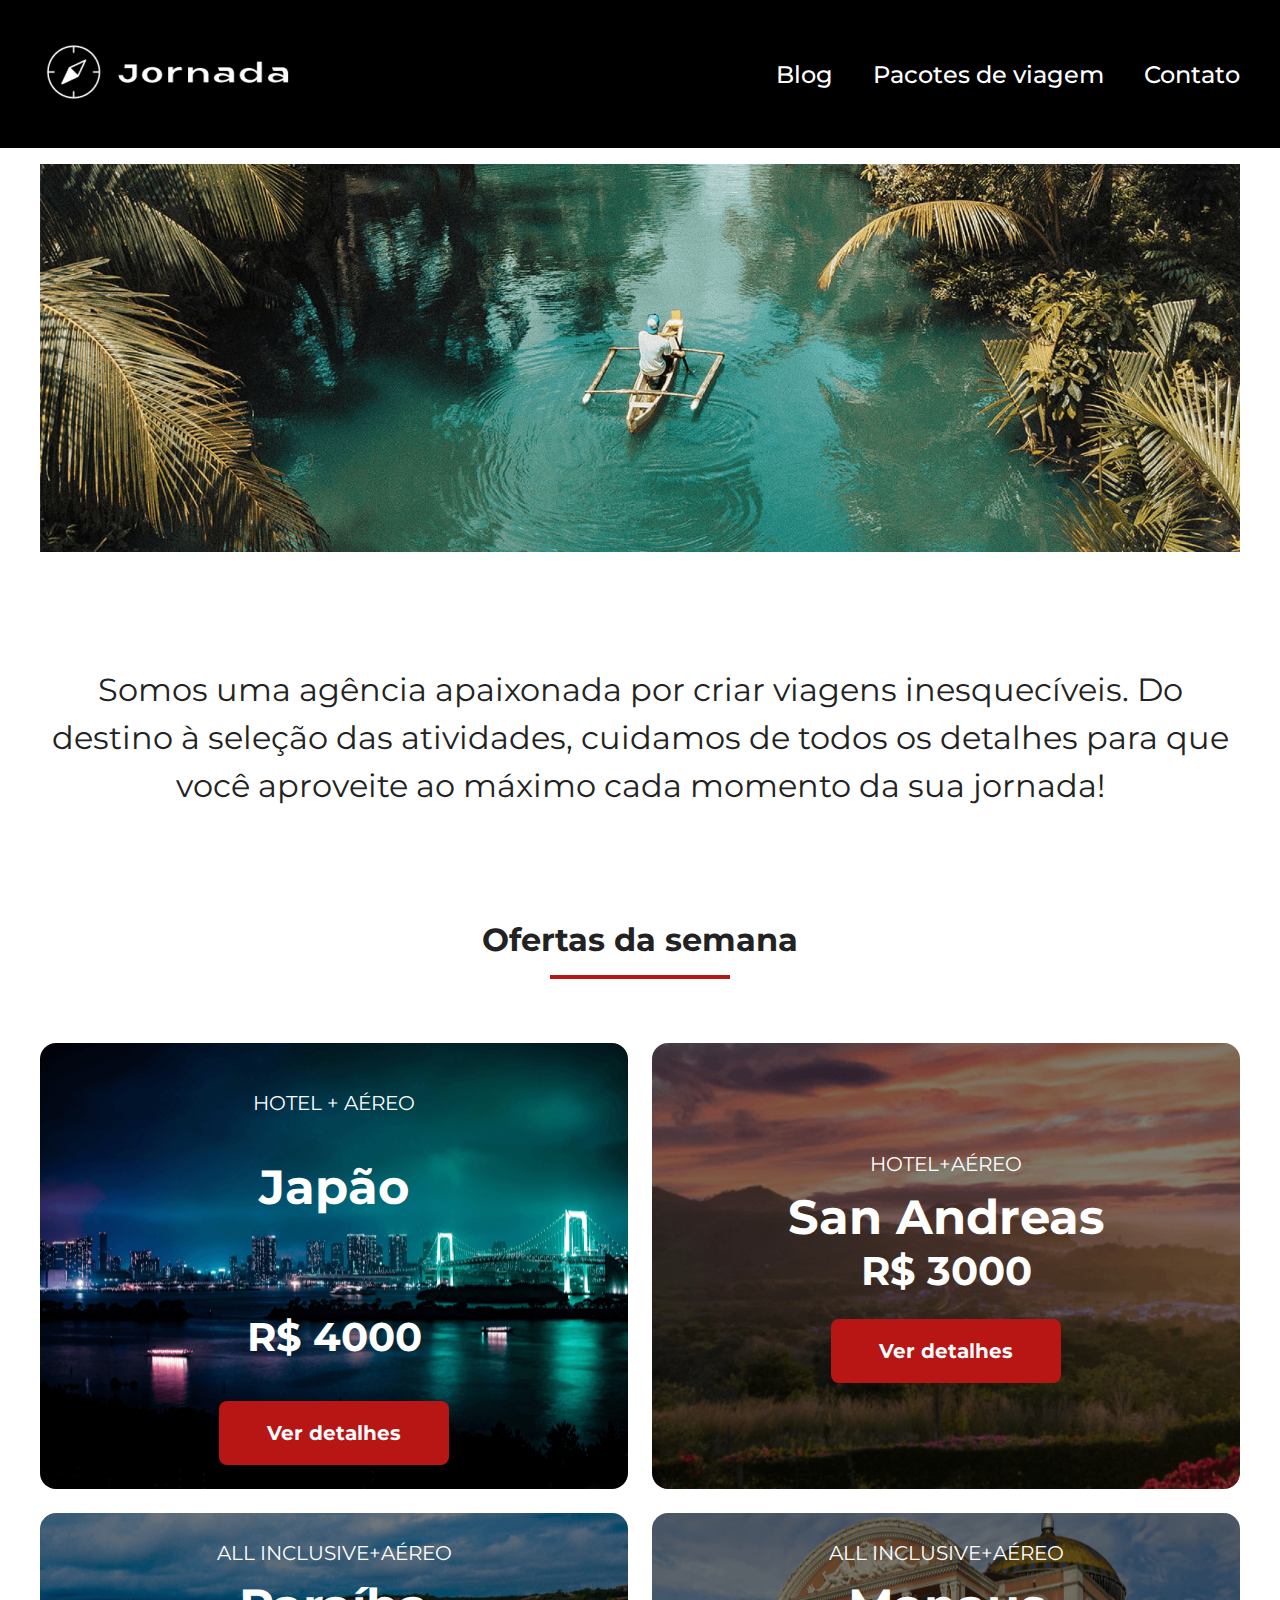
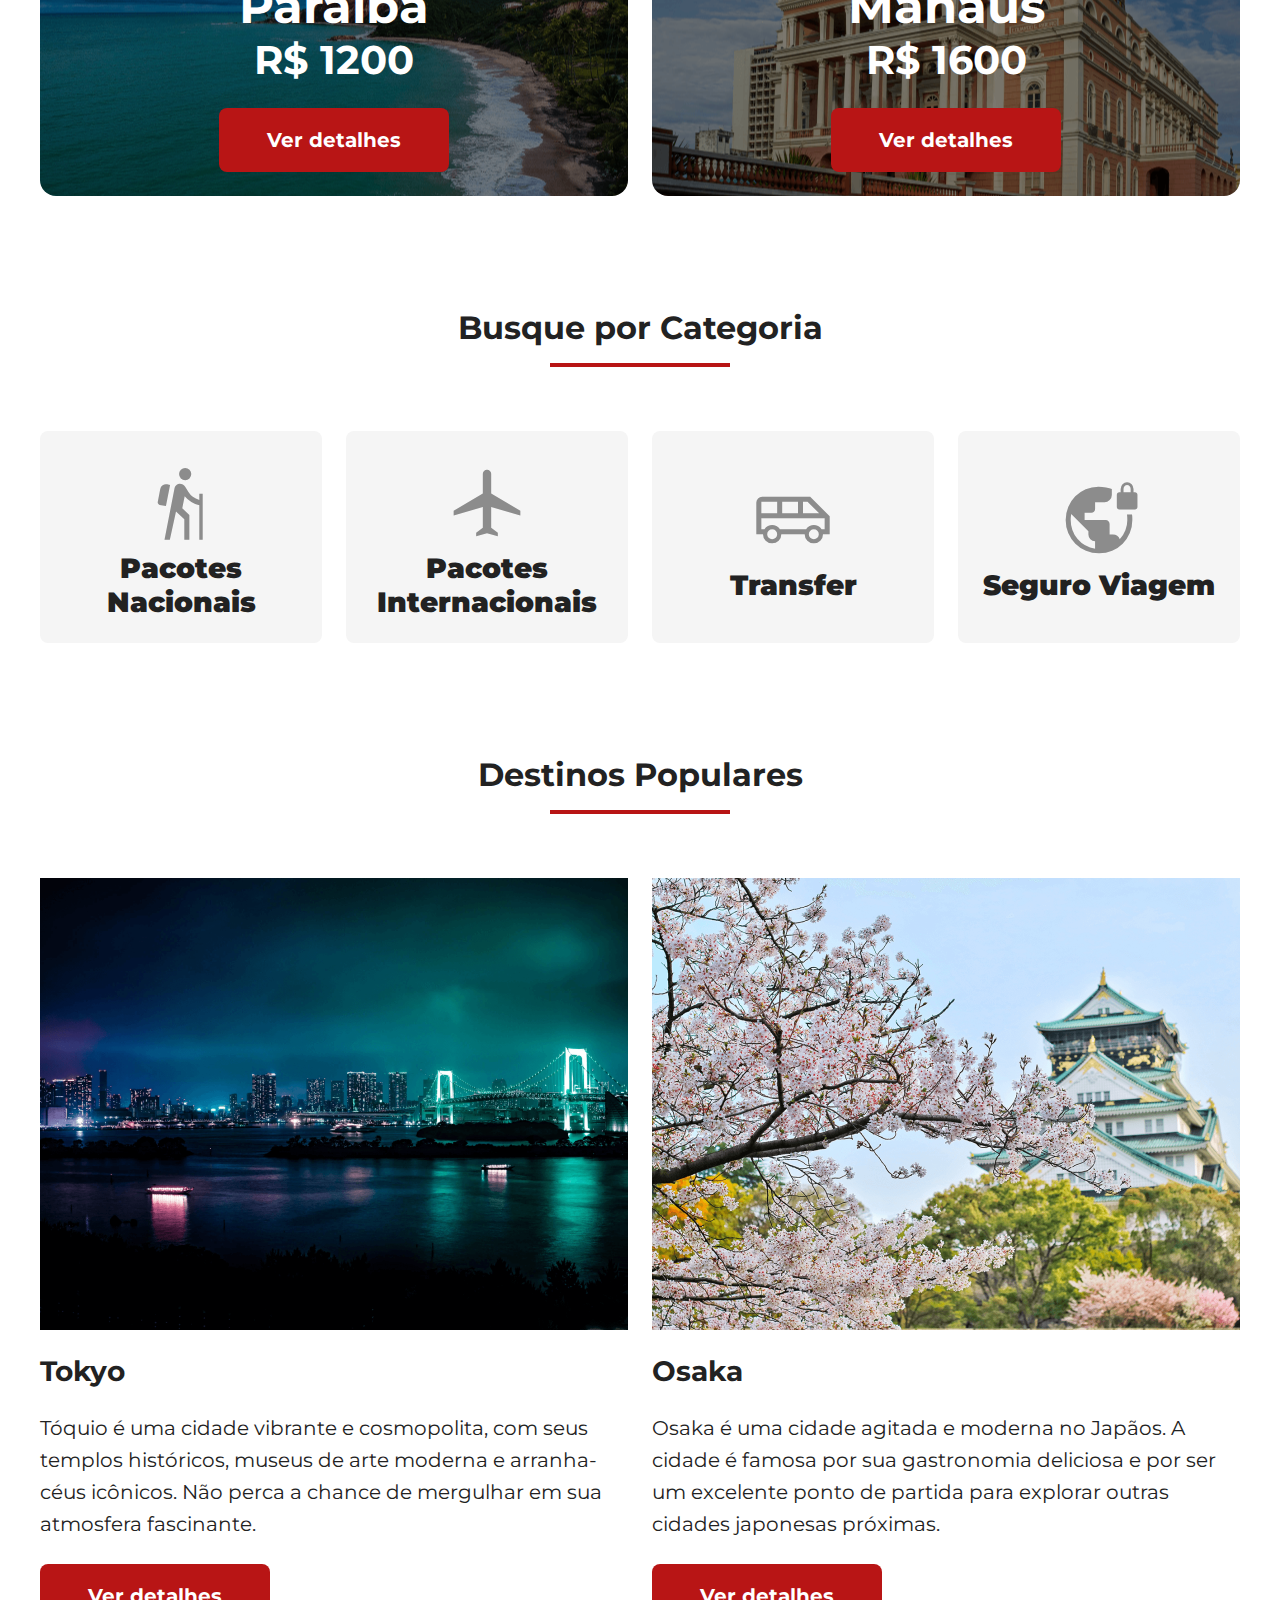
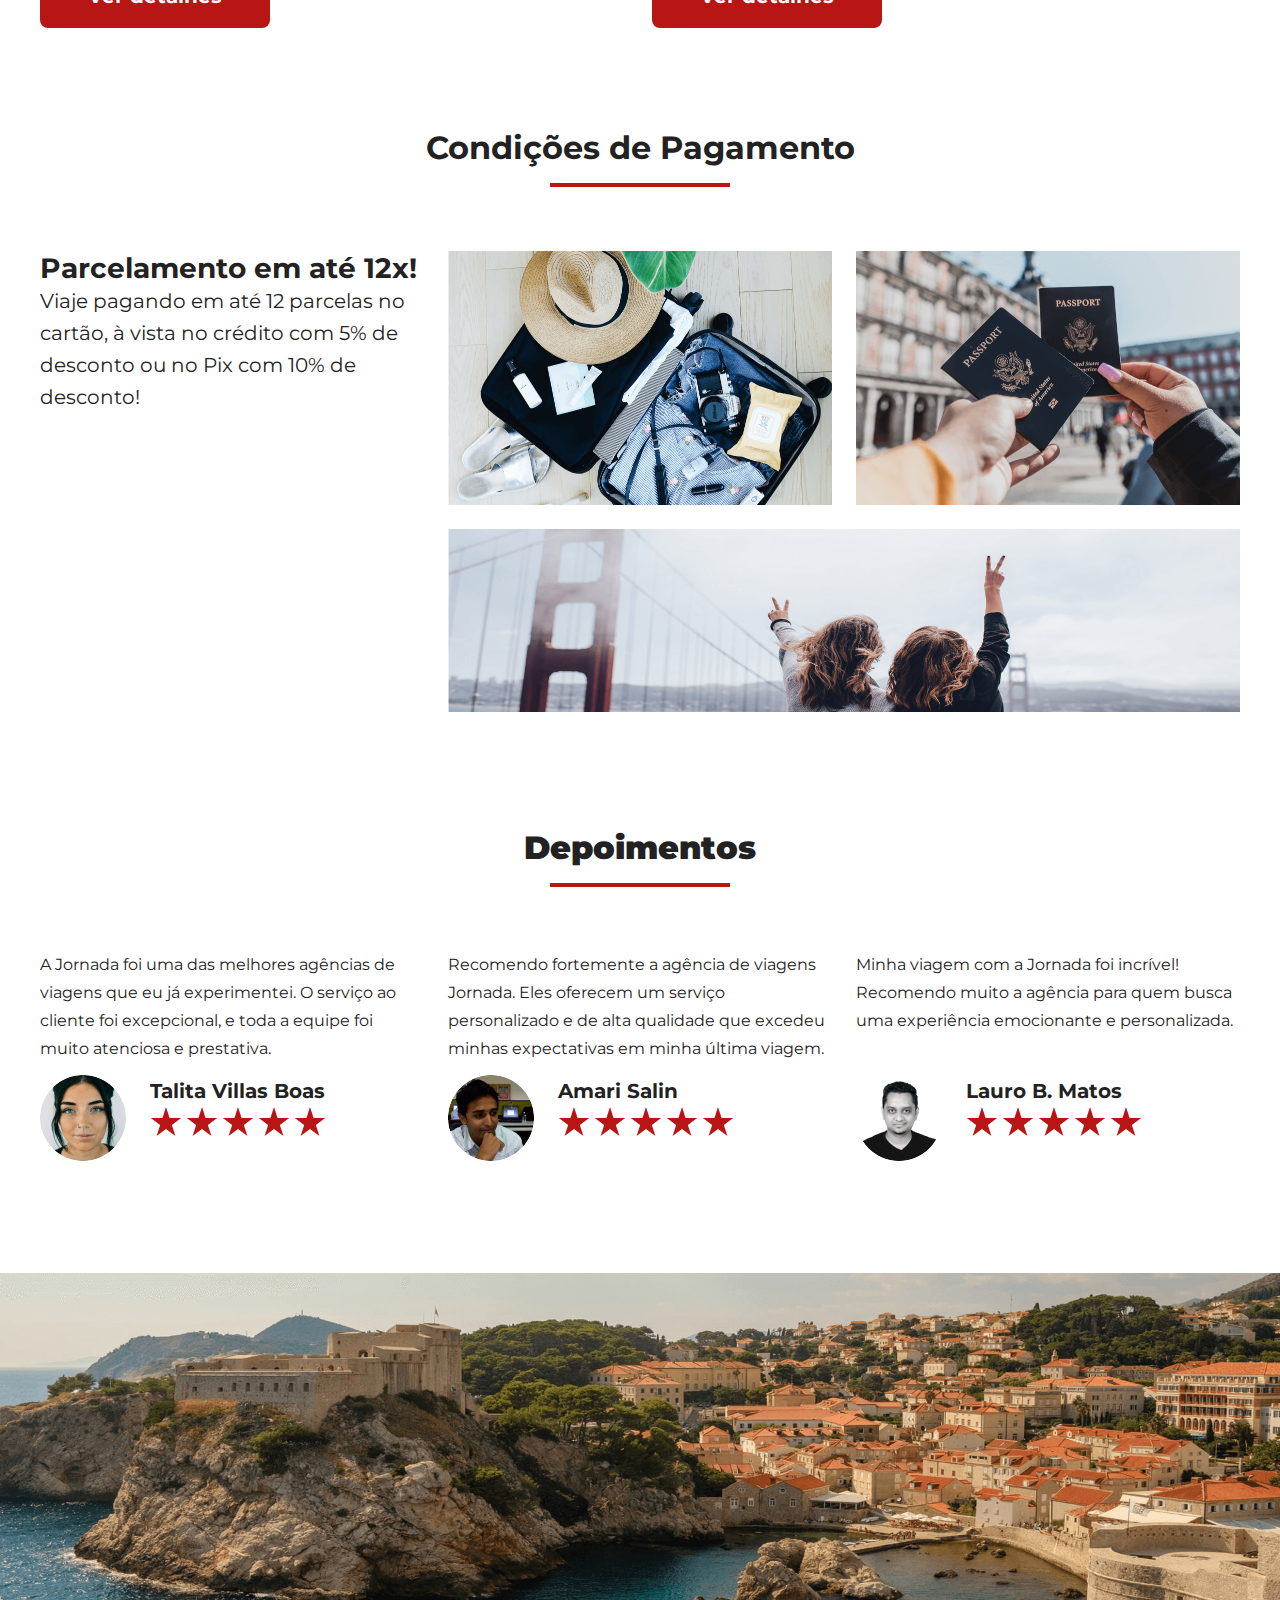
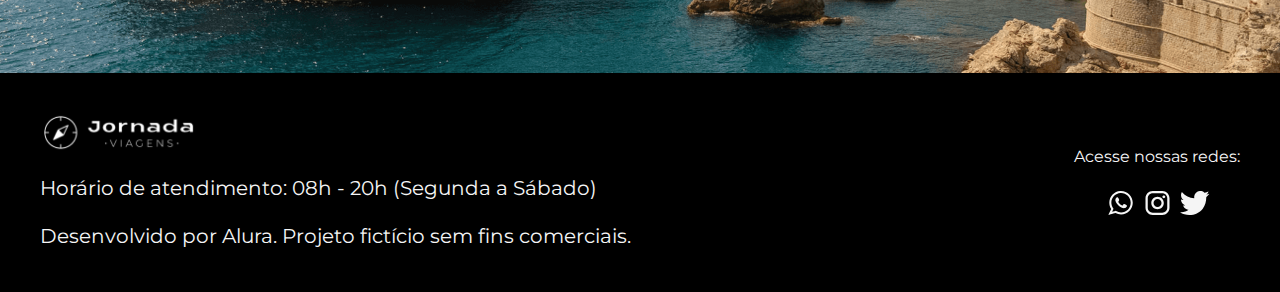
==== index.html @ 67878d43 "primeiro commit" ====
<!DOCTYPE html>
<html lang="pt-br">
  <head>
    <meta charset="UTF-8" />
    <meta name="viewport" content="width=device-width, initial-scale=1.0" />
    <title>Jornada</title>
    <link rel="stylesheet" href="./global.css" />
    <link rel="stylesheet" href="./index.css" />
    <link rel="preconnect" href="https://fonts.googleapis.com" />
    <link rel="preconnect" href="https://fonts.gstatic.com" crossorigin />
    <link
      href="https://fonts.googleapis.com/css2?family=Montserrat:ital,wght@0,100;0,200;0,300;0,400;0,500;0,600;0,700;0,800;0,900;1,100;1,200;1,300;1,400;1,500;1,600;1,700;1,800;1,900&family=Prata&family=Unbounded:wght@200;300;400;500;600;700;800;900&display=swap"
      rel="stylesheet"
    />
    <link
      rel="stylesheet"
      href="https://fonts.googleapis.com/css2?family=Material+Symbols+Outlined:opsz,wght,FILL,GRAD@48,400,0,0"
    />
  </head>

  <body>
    <div class="cabecalho__container">
      <div class="cabecalho">
        <a href="" class="cabecalho__logo">
          <img
            class="cabecalho__logo--icone"
            alt="Logo da Jornada"
            src="./img/logoprovisriabranca-1@2x.png"
          />
        </a>
        <div class="cabecalho__navegacao">
          <a class="cabecalho__navegacao--item" href="/blog.html">Blog</a>
          <a class="cabecalho__navegacao--item" href="/pacotes.html"
            >Pacotes de viagem</a
          >
          <a class="cabecalho__navegacao--item" href="contato.html">Contato</a>
        </div>
      </div>
    </div>

    <section class="banner">
      <div class="banner__wrapper">
        <figure class="banner__figure">
          <img
            class="banner__img"
            src="./img/maldivas2x.png"
            alt="Paisagem deslumbrante das Maldivas com águas cristalinas e praias de areia branca."
            loading="lazy"
            srcset="./img/maldivas2x.png 1x, ./img/maldivas2x.png 2x"
            sizes="(max-width: 600px) 100vw, 50vw"
          />
          <figcaption class="banner__descricao">
            <p>
              Somos uma agência apaixonada por criar viagens inesquecíveis. Do
              destino à seleção das atividades, cuidamos de todos os detalhes
              para que você aproveite ao máximo cada momento da sua jornada!
            </p>
          </figcaption>
        </figure>
      </div>
    </section>
    <div class="container">
      <section class="ofertas">
        <div class="ofertas__titulo">
          <div class="ofertas__titulo--texto">Ofertas da semana</div>
          <div class="ofertas__titulo--sublinhado"></div>
        </div>
        <div class="ofertas__cards">
          <div class="ofertas__cards--grupo">
            <section
              class="ofertas__cards--item ofertas__cards--japao"
              aria-labelledby="oferta-japao"
            >
              <header class="ofertas__card--conteudo">
                <div class="ofertas__card--destino">
                  <p class="ofertas__card--destino-tipo">HOTEL + AÉREO</p>
                  <h2 id="oferta-japao" class="ofertas__card--destino-nome">
                    Japão
                  </h2>
                </div>
              </header>

              <article class="ofertas__card">
                <div class="ofertas__card--preco">
                  <p>R$ 4000</p>
                </div>
                <div class="ofertas__card--botao">
                  <a
                    href="#"
                    class="ofertas__card--botao-texto"
                    aria-label="Ver detalhes da oferta para o Japão"
                  >
                    Ver detalhes
                  </a>
                </div>
              </article>
            </section>
            <div class="ofertas__cards--item ofertas__cards--san-andreas">
              <div class="ofertas__card">
                <div class="ofertas__card--conteudo">
                  <div class="ofertas__card--destino">
                    <div class="ofertas__card--destino-tipo">HOTEL+AÉREO</div>
                    <b class="ofertas__card--destino-nome">San Andreas</b>
                  </div>
                  <div class="ofertas__card--preco">R$ 3000</div>
                  <div class="ofertas__card--botao">
                    <span class="ofertas__card--botao-texto">Ver detalhes</span>
                  </div>
                </div>
              </div>
            </div>
            <div class="ofertas__cards--item ofertas__cards--paraiba">
              <div class="ofertas__card">
                <div class="ofertas__card--conteudo">
                  <div class="ofertas__card--destino">
                    <div class="ofertas__card--destino-tipo">
                      ALL INCLUSIVE+AÉREO
                    </div>
                    <b class="ofertas__card--destino-nome">Paraíba</b>
                  </div>
                  <div class="ofertas__card--preco">R$ 1200</div>
                  <div class="ofertas__card--botao">
                    <span class="ofertas__card--botao-texto">Ver detalhes</span>
                  </div>
                </div>
              </div>
            </div>
            <div class="ofertas__cards--item ofertas__cards--manaus">
              <div class="ofertas__card">
                <div class="ofertas__card--conteudo">
                  <div class="ofertas__card--destino">
                    <div class="ofertas__card--destino-tipo">
                      ALL INCLUSIVE+AÉREO
                    </div>
                    <b class="ofertas__card--destino-nome">Manaus</b>
                  </div>
                  <div class="ofertas__card--preco">R$ 1600</div>
                  <div class="ofertas__card--botao">
                    <span class="ofertas__card--botao-texto">Ver detalhes</span>
                  </div>
                </div>
              </div>
            </div>
          </div>
        </div>
      </section>

      <div class="busca">
        <div class="busca__titulo">
          <div class="divusca__titulo--texto">Busque por Categoria</div>
          <div class="busca__titulo--sublinhado"></div>
        </div>
        <div class="busca__categorias">
          <div class="busca__categoria">
            <div class="busca__categoria--icone">
              <span class="material-symbols-outlined"> hiking </span>
            </div>
            <b class="busca__categoria--nome">Pacotes Nacionais</b>
          </div>
          <div class="busca__categoria">
            <div class="busca__categoria--icone">
              <span class="material-symbols-outlined"> flight </span>
            </div>
            <b class="busca__categoria--nome">Pacotes Internacionais</b>
          </div>
          <div class="busca__categoria">
            <div class="busca__categoria--icone">
              <span class="material-symbols-outlined"> airport_shuttle </span>
            </div>
            <b class="busca__categoria--nome">Transfer</b>
          </div>
          <div class="busca__categoria">
            <div class="busca__categoria--icone">
              <span class="material-symbols-outlined"> vpn_lock </span>
            </div>
            <b class="busca__categoria--nome">Seguro Viagem</b>
          </div>
        </div>
      </div>

      <div class="destinos">
        <div class="destinos__titulo">
          <div class="destinos__titulo--texto">Destinos Populares</div>
          <div class="destinos__titulo--sublinhado"></div>
        </div>
        <div class="destinos__lista">
          <div class="destinos__item">
            <img
              class="destinos__item--image"
              alt=""
              src="./img/tokyo@2x.png"
            />
            <b class="destinos__item--nome">Tokyo</b>
            <div class="destinos__item--descricao">
              Tóquio é uma cidade vibrante e cosmopolita, com seus templos
              históricos, museus de arte moderna e arranha-céus icônicos. Não
              perca a chance de mergulhar em sua atmosfera fascinante.
            </div>
            <div class="destinos__item--botao-container">
              <div class="destinos__item--botao">
                <span class="destinos__item--botao-texto">Ver detalhes</span>
              </div>
            </div>
          </div>
          <div class="destinos__item">
            <img
              class="destinos__item--image"
              alt=""
              src="./img/osaka@2x.png"
            />
            <b class="destinos__item--nome">Osaka</b>
            <div class="destinos__item--descricao">
              Osaka é uma cidade agitada e moderna no Japãos. A cidade é famosa
              por sua gastronomia deliciosa e por ser um excelente ponto de
              partida para explorar outras cidades japonesas próximas.
            </div>
            <div class="destinos__item--botao-container">
              <div class="destinos__item--botao">
                <span class="destinos__item--botao-texto">Ver detalhes</span>
              </div>
            </div>
          </div>
        </div>
      </div>

      <div class="pagamento">
        <div class="pagamento__titulo">
          <div class="pagamento__titulo--texto">Condições de Pagamento</div>
          <div class="pagamento__titulo--sublinhado"></div>
        </div>
        <div class="pagamento__condicoes">
          <div class="pagamento__condicoes--descricao">
            <dov class="pagamento__condicoes--destaque"
              >Parcelamento em até 12x!</dov
            >
            <div class="pagamento__condicoes--detalhes">
              Viaje pagando em até 12 parcelas no cartão, à vista no crédito com
              5% de desconto ou no Pix com 10% de desconto!
            </div>
          </div>
          <div class="pagamento__imagens">
            <div class="pagamento__imagens--grupo">
              <div class="pagamento__imagens--imagem-container">
                <img
                  class="pagamento__imagens--imagem"
                  alt=""
                  src="./img/montagem-japo-1@2x.png"
                />
              </div>
              <div class="pagamento__imagens--imagem-container">
                <img
                  class="pagamento__imagens--imagem"
                  alt=""
                  src="./img/montagem-japo-2@2x.png"
                />
              </div>
            </div>
            <div class="pagamento__imagens--imagem-destaque">
              <img
                class="pagamento__imagens--imagem"
                alt=""
                src="./img/montagem-japo-3@2x.png"
              />
            </div>
          </div>
        </div>
      </div>

      <div class="depoimentos">
        <div class="depoimentos__titulo">
          <b class="depoimentos__titulo--texto">Depoimentos</b>
          <div class="depoimentos__titulo--sublinhado"></div>
        </div>
        <div class="depoimentos__wrapper">
          <div class="depoimentos__item">
            <div class="depoimentos__texto">
              A Jornada foi uma das melhores agências de viagens que eu já
              experimentei. O serviço ao cliente foi excepcional, e toda a
              equipe foi muito atenciosa e prestativa.
            </div>
            <div class="depoimentos__autor">
              <img
                class="depoimentos__autor--foto"
                src="./img/ellipse-1@2x.png"
              />
              <div class="depoimentos__autor--info">
                <b class="depoimentos__autor--nome">Talita Villas Boas</b>
                <div class="depoimentos__autor--avaliacao">
                  <img
                    class="depoimentos__autor--avaliacao-estrela"
                    src="./img/star-1.svg"
                  />
                  <img
                    class="depoimentos__autor--avaliacao-estrela"
                    src="./img/star-1.svg"
                  />
                  <img
                    class="depoimentos__autor--avaliacao-estrela"
                    src="./img/star-1.svg"
                  />
                  <img
                    class="depoimentos__autor--avaliacao-estrela"
                    src="./img/star-1.svg"
                  />
                  <img
                    class="depoimentos__autor--avaliacao-estrela"
                    src="./img/star-1.svg"
                  />
                </div>
              </div>
            </div>
          </div>
          <div class="depoimentos__item">
            <div class="depoimentos__texto">
              Recomendo fortemente a agência de viagens Jornada. Eles oferecem
              um serviço personalizado e de alta qualidade que excedeu minhas
              expectativas em minha última viagem.
            </div>
            <div class="depoimentos__autor">
              <img
                class="depoimentos__autor--foto"
                alt=""
                src="./img/avatar-amari@2x.png"
              />
              <div class="depoimentos__autor--info">
                <b class="depoimentos__autor--nome">Amari Salin</b>
                <div class="depoimentos__autor--avaliacao">
                  <img
                    class="depoimentos__autor--avaliacao-estrela"
                    alt=""
                    src="./img/star-1.svg"
                  />
                  <img
                    class="depoimentos__autor--avaliacao-estrela"
                    alt=""
                    src="./img/star-1.svg"
                  />
                  <img
                    class="depoimentos__autor--avaliacao-estrela"
                    alt=""
                    src="./img/star-1.svg"
                  />
                  <img
                    class="depoimentos__autor--avaliacao-estrela"
                    alt=""
                    src="./img/star-1.svg"
                  />
                  <img
                    class="depoimentos__autor--avaliacao-estrela"
                    alt=""
                    src="./img/star-1.svg"
                  />
                </div>
              </div>
            </div>
          </div>
          <div class="depoimentos__item">
            <div class="depoimentos__texto">
              Minha viagem com a Jornada foi incrível! Recomendo muito a agência
              para quem busca uma experiência emocionante e personalizada.
            </div>
            <div class="depoimentos__autor">
              <img
                class="depoimentos__autor--foto"
                alt=""
                src="./img/avatar-lauro@2x.png"
              />
              <div class="depoimentos__autor--info">
                <b class="depoimentos__autor--nome">Lauro B. Matos</b>
                <div class="depoimentos__autor--avaliacao">
                  <img
                    class="depoimentos__autor--avaliacao-estrela"
                    alt=""
                    src="./img/star-1.svg"
                  />
                  <img
                    class="depoimentos__autor--avaliacao-estrela"
                    alt=""
                    src="./img/star-1.svg"
                  />
                  <img
                    class="depoimentos__autor--avaliacao-estrela"
                    alt=""
                    src="./img/star-1.svg"
                  />
                  <img
                    class="depoimentos__autor--avaliacao-estrela"
                    alt=""
                    src="./img/star-1.svg"
                  />
                  <img
                    class="depoimentos__autor--avaliacao-estrela"
                    alt=""
                    src="./img/star-1.svg"
                  />
                </div>
              </div>
            </div>
          </div>
        </div>
      </div>
    </div>

    <img class="pre-footer__image" alt="" src="./img/pre-footer-image.png" />

    <div class="footer__container">
      <div class="footer">
        <div class="footer__logo-container">
          <img
            class="footer__logo-icon"
            alt=""
            src="./img/logobranco-1@2x.png"
          />
          <div class="footer__info-container">
            <div class="footer__text-info">
              Horário de atendimento: 08h - 20h (Segunda a Sábado)
            </div>
            <div class="footer__text-info">
              Desenvolvido por Alura. Projeto fictício sem fins comerciais.
            </div>
          </div>
        </div>
        <div class="footer__social-media-container">
          <div class="footer__social-media-text">Acesse nossas redes:</div>
          <div class="footer__social-media-icons">
            <a href="">
              <img
                class="footer__social-media-icon"
                alt=""
                src="./img/whatsapp-1.svg"
              />
            </a>
            <a href="">
              <img
                class="footer__social-media-icon"
                alt=""
                src="./img/instragam-1.svg"
              />
            </a>
            <a href="">
              <img
                class="footer__social-media-icon"
                alt=""
                src="./img/twiter-1.svg"
              />
            </a>
          </div>
        </div>
      </div>
    </div>
  </body>
</html>
---- global.css ----
:root {
    /* Colors */
    --branco: #fff;
    --preto: #000;
    --neutral-c: #f5f5f5;
    --cinza-escuro: #8c8c8c;
    --grafite: #222;
    --vermelho: #b81515;
}

* {
    font-family: Montserrat;
    box-sizing: border-box;
}

body {
    margin: 0;
}

a {
    text-decoration: none;
}
---- index.css ----
.cabecalho__container {
  background: var(--preto);
  width: 100%;
  padding: 40px 0;
}

.cabecalho {
  justify-content: space-between;
  display: flex;
  align-items: center;
  max-width: 1200px;
  margin: 0 auto;
}

.cabecalho__logo--icone {
  max-width: 260px;
}

.cabecalho__navegacao {
  display: flex;
  gap: 40px;
}

.cabecalho__navegacao--item {
  color: var(--branco);
  font-size: 24px;
  font-style: normal;
  font-weight: 500;
  line-height: normal;
}

.banner__img {
  max-width: 100%;
  height: auto;
  /* Outros estilos */
}

.banner__descricao {
  max-width: 1200px;
  color: var(--grafite, #222);
  text-align: center;
  font-size: 32px;
  font-style: normal;
  font-weight: 400;
  line-height: 150%;
  margin: 110px auto;
}

.container {
  max-width: 1200px;
  margin: 0 auto;
}

.ofertas {
  margin-bottom: 112px;
}

.depoimentos__titulo,
.pagamento__titulo,
.destinos__titulo,
.busca__titulo,
.ofertas__titulo {
  color: var(--grafite);
  font-size: 32px;
  font-style: normal;
  font-weight: 700;
  line-height: normal;
  text-align: center;
  margin-bottom: 64px;
}

.depoimentos__titulo--sublinhado,
.pagamento__titulo--sublinhado,
.destinos__titulo--sublinhado,
.busca__titulo--sublinhado,
.ofertas__titulo--sublinhado {
  width: 180px;
  height: 4px;
  background: var(--vermelho);
  margin: 0 auto;
  margin-top: 16px;
}

img {
  max-width: 100%;
}

.ofertas__cards--grupo {
  display: flex;
  gap: 24px;
  justify-content: space-around;
  flex-wrap: wrap;
}

.ofertas__cards--item {
  display: flex;
  padding: 24px 0px;
  flex-direction: column;
  justify-content: center;
  align-items: center;
  gap: 16px;
  border-radius: 16px;
  background-position: center;
  background-size: cover;
  background-repeat: no-repeat;
  padding: 24px 32px;
  color: var(--branco);
  flex: 1 0 calc(50% - 48px);
  box-sizing: border-box;
  text-align: center;
}

.ofertas__cards--japao {
  background-image: url('./img/tokyo.png');
}

.ofertas__cards--san-andreas {
  background-image: url('./img/san-andreas.png');
}

.ofertas__cards--paraiba {
  background-image: url('./img/paraiba.png');
}

.ofertas__cards--manaus {
  background-image: url('./img/manaus.png');
}

.ofertas__card--destino-tipo {
  color: var(--branco, #fff);
  text-align: center;
  font-size: 20px;
  font-style: normal;
  font-weight: 400;
  line-height: 32px;
  margin-bottom: 8px;
}

.ofertas__card--destino-nome {
  font-size: 48px;
  font-style: normal;
  font-weight: 700;
  line-height: normal;
}

.ofertas__card--preco {
  font-size: 40px;
  font-style: normal;
  font-weight: 700;
  line-height: normal;
  margin-bottom: 24px;
}

.destinos__item--botao,
.ofertas__card--botao {
  border-radius: 8px;
  background: var(--vermelho, #b81515);
  padding: 16px 48px;
  box-sizing: border-box;
  display: inline-block;
}

.destinos__item--botao-texto,
.ofertas__card--botao-texto {
  font-size: 20px;
  font-style: normal;
  font-weight: 700;
  line-height: 32px;
  color: var(--branco, #fff);
}

.busca__categorias {
  display: flex;
  align-items: stretch;
  gap: 24px;
  margin-bottom: 112px;
}

.busca__categoria {
  color: var(--grafite, #222);
  text-align: center;
  font-size: 28px;
  font-style: normal;
  font-weight: 700;
  line-height: normal;
  border-radius: 8px;
  background: var(--cinza-claro, #f5f5f5);
  padding: 24px 16px;
  flex: 1;
  display: flex;
  flex-direction: column;
  justify-content: center;
}

span.material-symbols-outlined {
  color: var(--cinza-escuro, #8c8c8c);
  font-size: 80px;
  font-style: normal;
  font-weight: 400;
  line-height: normal;
}

.destinos__lista {
  display: flex;
  align-items: stretch;
  gap: 24px;
  margin-bottom: 112px;
}

.destinos__item {
  flex: 1;
  display: flex;
  flex-direction: column;
  justify-content: center;
}

.destinos__item--image {
  max-width: 100%;
}

.destinos__item--nome {
  color: var(--grafite, #222);
  font-size: 28px;
  font-style: normal;
  font-weight: 700;
  line-height: normal;
  margin: 24px 0;
}

.destinos__item--descricao {
  color: var(--grafite, #222);
  font-size: 20px;
  font-style: normal;
  font-weight: 400;
  line-height: 32px;
  margin-bottom: 24px;
}

.pagamento {
  margin-bottom: 112px;
}

.pagamento__imagens--grupo,
.pagamento__condicoes {
  display: flex;
  gap: 24px;
}

.pagamento__condicoes--destaque {
  color: var(--grafite, #222);
  font-size: 28px;
  font-style: normal;
  font-weight: 700;
  line-height: normal;
  margin-bottom: 24px;
}

.pagamento__condicoes--detalhes {
  color: var(--grafite, #222);
  font-size: 20px;
  font-style: normal;
  font-weight: 400;
  line-height: 32px;
  width: 384px;
  max-width: 100%;
}

.pagamento__imagens--imagem-container {
  flex: 1;
}

.pagamento__imagens--imagem-destaque {
  margin-top: 20px;
}

.pagamento__imagens--imagem {
  max-width: 100%;
}

.depoimentos {
  margin-bottom: 112px;
}

.depoimentos__wrapper {
  display: flex;
  gap: 24px;
  align-items: stretch;
}

.depoimentos__item {
  flex: 1;
  display: flex;
  flex-direction: column;
  justify-content: space-between;
}

.depoimentos__texto {
  color: var(--grafite, #222);
  font-size: 16px;
  font-style: normal;
  font-weight: 400;
  line-height: 28px;
}

.depoimentos__autor {
  margin-top: 12px;
  display: flex;
  gap: 24px;
}

.depoimentos__autor--foto {
  max-width: 86px;
}

.depoimentos__autor--nome {
  color: var(--grafite, #222);
  text-align: center;
  font-size: 20px;
  font-style: normal;
  font-weight: 700;
  line-height: 32px;
  margin-bottom: 8px;
}

.footer__container {
  background: var(--preto);
  width: 100%;
  padding: 40px 0;
  margin-top: -4px;
}

.footer {
  justify-content: space-between;
  display: flex;
  align-items: center;
  max-width: 1200px;
  margin: 0 auto;
  color: var(--branco, #fff);
}

.footer__logo-icon {
  max-width: 160px;
  margin-bottom: 16px;
}

.footer__info-container {
  display: flex;
  flex-direction: column;
  gap: 16px;
}

.footer__text-info {
  color: var(--neutral-c, #f5f5f5);
  font-size: 20px;
  font-style: normal;
  font-weight: 400;
  line-height: 32px; /* 160% */
}

.footer__social-media-container {
  text-align: center;
}

.footer__social-media-text {
  color: var(--neutral-c, #f5f5f5);
  font-size: 16px;
  font-style: normal;
  font-weight: 400;
  line-height: 28px;
  margin-bottom: 16px;
}
.conteudo__container {
  width: 1200px;
  margin-left: 350px;
  color: var(--grafite);
  font-size: 20px;
  font-weight: 400;
  line-height: 32px;
}
.conteudo__container__bloco {
  display: flex;
  align-items: center;
  margin-bottom: 10px;
}

.conteudo__container__titulo {
  font-weight: 700;
  font-size: 32px;
  line-height: 39.01px;
  text-align: center;
  margin-bottom: 10px;
}

.texto {
  margin-right: 20px; /* Espaço entre o texto e a imagem */
}

.imagem {
  width: 450px; /* Define a largura da imagem */
}

.conteudo__container__bloco_acomodacao {
  display: flex;
  flex-direction: column; /* Coloca os itens na vertical */
  align-items: center; /* Alinha os itens horizontalmente ao centro */
  /* Ajusta o container para ocupar a altura total da janela */
  justify-content: center;
}

.linha_separadora {
  border: none; /* Remove a borda padrão */
  height: 2px; /* Define a espessura da linha */
  width: 10%;
  background-color: ##ff0000; /* Cor da linha */
  margin: 10px 0; /* Espaço acima e abaixo da linha */
}

.cabecalho__navegacao--item--active {
  color: var(--branco);
  font-size: 24px;
  font-style: normal;
  font-weight: 500;
  line-height: normal;
  text-decoration: underline;
  text-decoration-color: #ff0000;
  text-decoration-thickness: 2px;
}

.posts,
.destinos__cidades {
  display: flex; /* Alinha os itens na horizontal */
  justify-content: space-around; /* Distribui os itens horizontalmente com espaçamento */
  align-items: center; /* Alinha os itens verticalmente no centro */
  height: 100vh; /* Altura total da tela (opcional) */
  margin-bottom: 70px;
  margin-top: 40px;
  padding: 20px;
}

.post {
  display: flex;
  flex-direction: column; /* Coloca os itens na vertical */
  align-items: center; /* Alinha os itens horizontalmente ao centro */
  /* Ajusta o container para ocupar a altura total da janela */
  justify-content: center;
  padding: 20px;
}

.post__imagem {
  width: 384px;
  height: 300px;
}

.post__button {
  background-color: #b81515;
  color: #f5f5f5;
  width: 280px;
  height: 64px;
}

.container__pacotes {
  max-width: 1920px;
  max-height: 873px;
  margin: 0 auto;
}

.destinos__cidades__cidade__imagem {
  width: 588px;
  height: 452px;
}

.destinos__cidades__cidade {
  width: 588px;
  height: 750px;
}

.destinos {
  width: 1200px;
  height: 873px;
  margin-bottom: 100px;
}

.destinos__cidades {
  display: flex;
  align-items: center;
}

.banner__img__jp {
  width: 19220px;
  height: 620px;
}

form {
  max-width: 400px;
  margin: 0 auto;
  background-color: #fff;
  padding: 20px;
  border-radius: 8px;
  box-shadow: 0 0 10px rgba(0, 0, 0, 0.1);
}

.form-group {
  margin-bottom: 20px;
  position: relative;
}

.form-group input,
.form-group textarea {
  width: 100%;
  padding: 10px;
  font-size: 16px;
  border: 1px solid #ccc;
  border-radius: 4px;
  background-color: #f9f9f9;
}

.form-group label {
  position: absolute;
  top: -10px;
  left: 10px;
  font-size: 14px;
  background-color: #fff;
  padding: 0 5px;
  color: #333;
}

textarea {
  resize: vertical;
}

button {
  width: 100%;
  padding: 10px;
  font-size: 16px;
  background-color: #bb1515;
  color: #fff;
  border: none;
  border-radius: 4px;
  cursor: pointer;
}

button:hover {
  background-color: #218838;
}
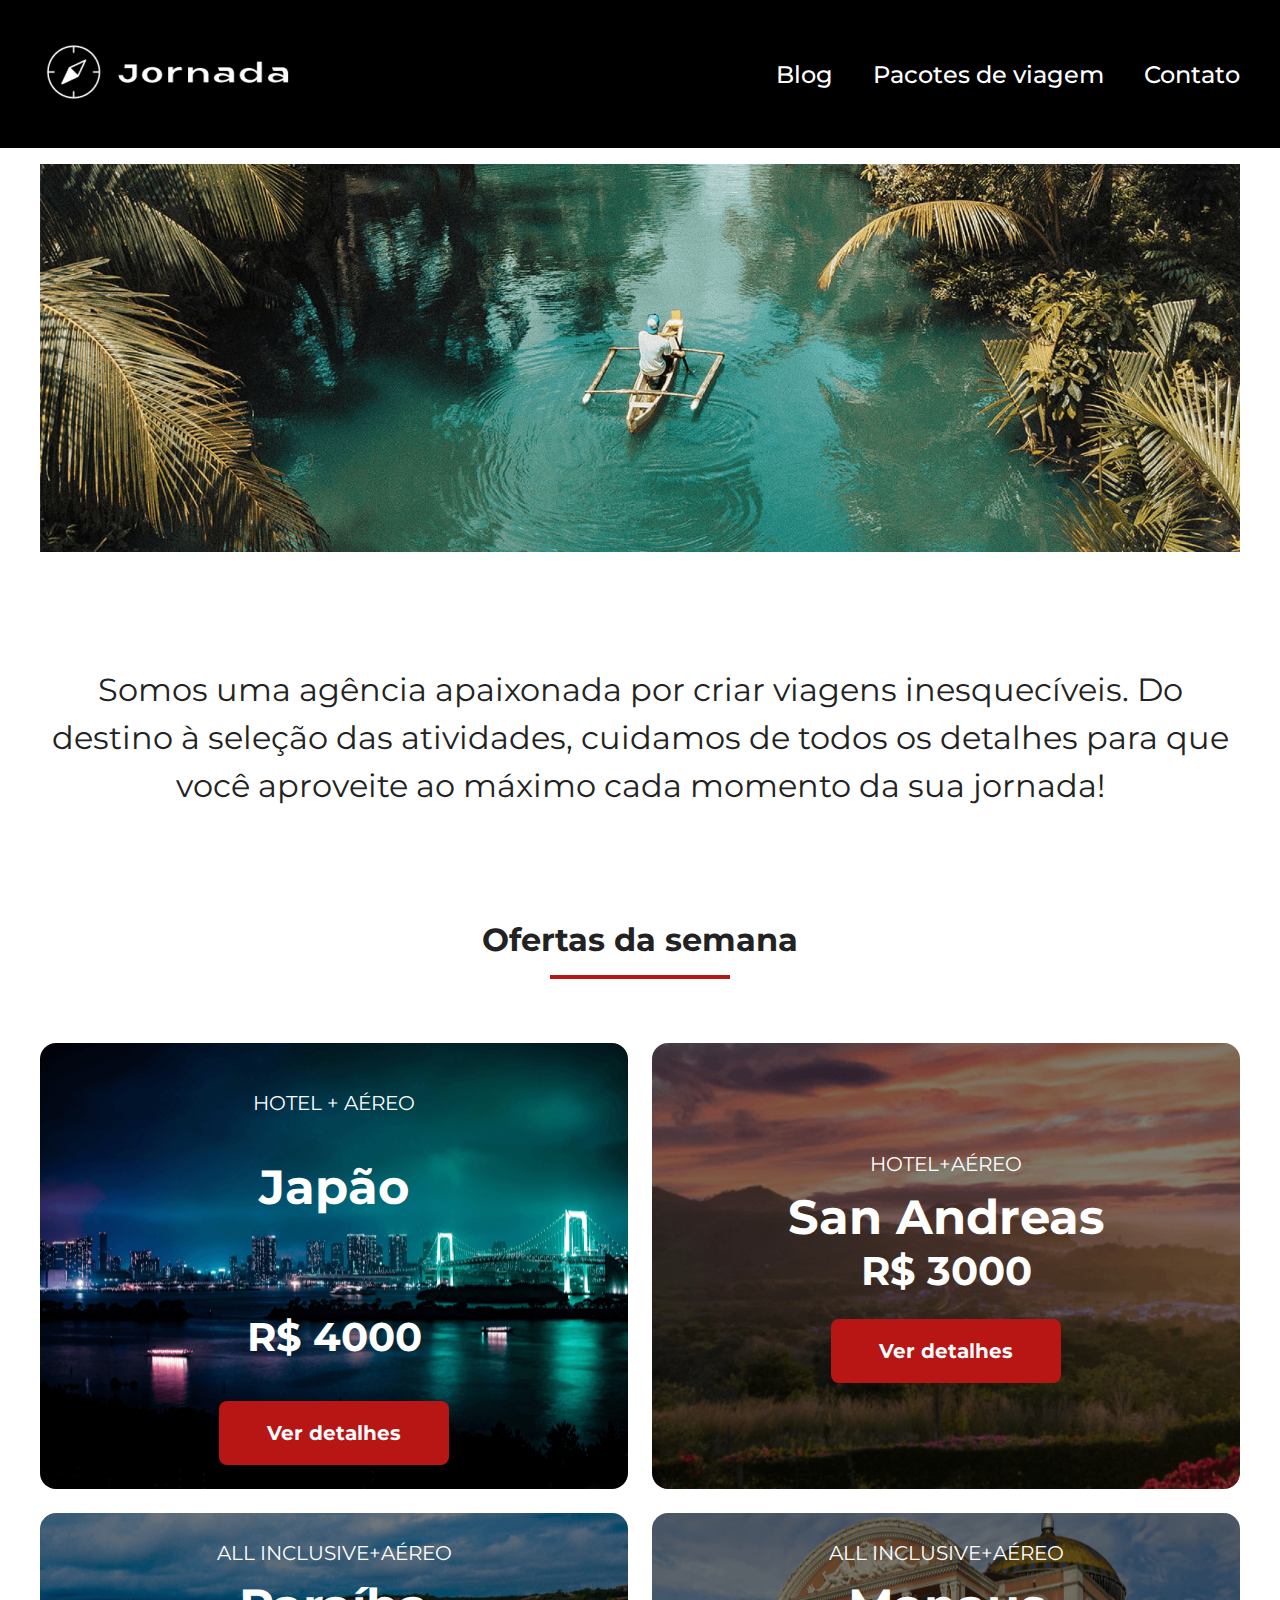
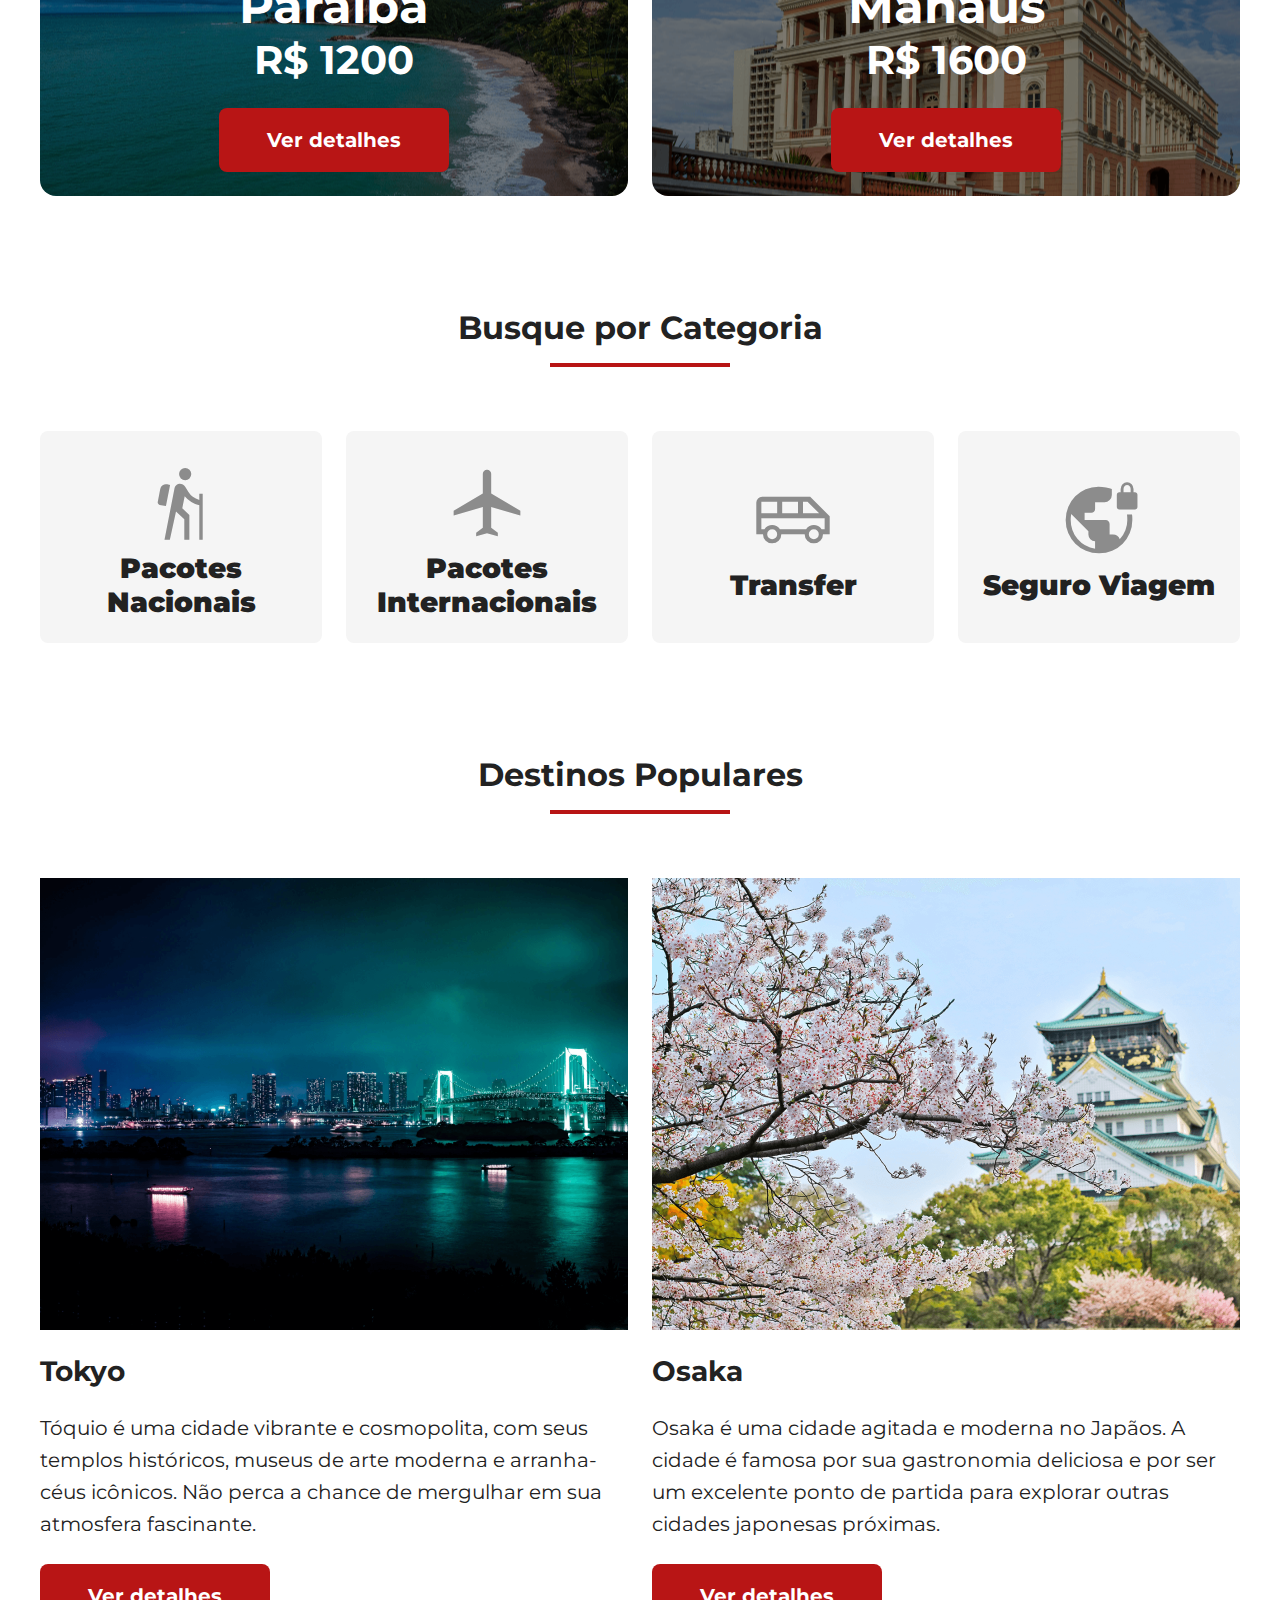
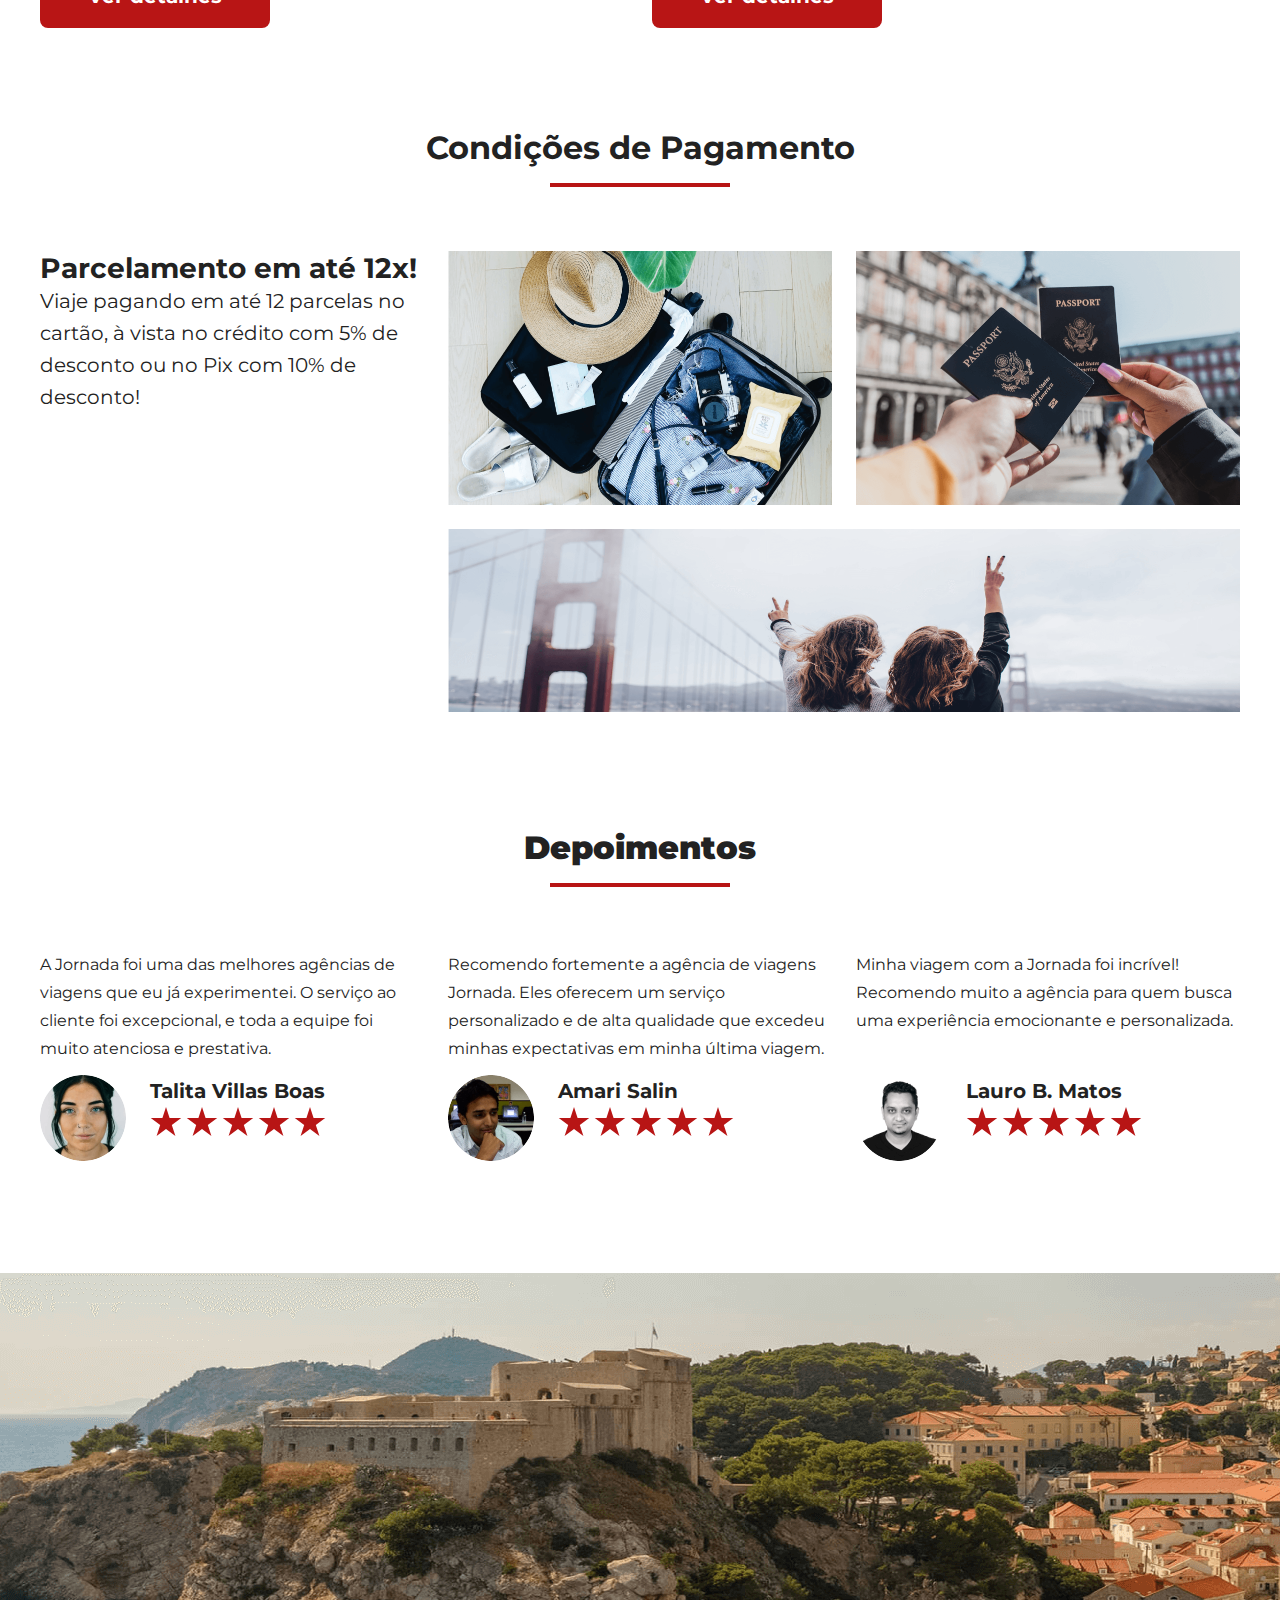
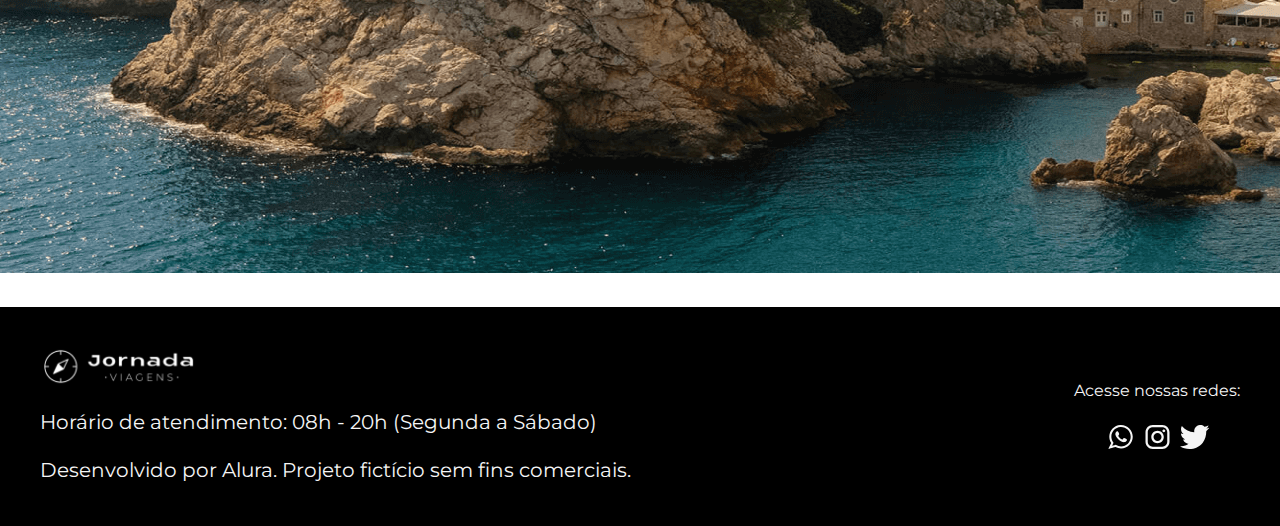
==== commit 52fa8cfa: "novo ajuste no linke de navegação" ====
--- a/index.html
+++ b/index.html
@@ -21,7 +21,7 @@
   <body>
     <div class="cabecalho__container">
       <div class="cabecalho">
-        <a href="" class="cabecalho__logo">
+        <a href="index.html" class="cabecalho__logo">
           <img
             class="cabecalho__logo--icone"
             alt="Logo da Jornada"
@@ -29,8 +29,8 @@
           />
         </a>
         <div class="cabecalho__navegacao">
-          <a class="cabecalho__navegacao--item" href="/blog.html">Blog</a>
-          <a class="cabecalho__navegacao--item" href="/pacotes.html"
+          <a class="cabecalho__navegacao--item" href="blog.html">Blog</a>
+          <a class="cabecalho__navegacao--item" href="pacotes.html"
             >Pacotes de viagem</a
           >
           <a class="cabecalho__navegacao--item" href="contato.html">Contato</a>
--- a/index.css
+++ b/index.css
@@ -33,6 +33,11 @@
   max-width: 100%;
   height: auto;
   /* Outros estilos */
+}
+
+.banner__blog {
+  width: 100%;
+  height: auto;
 }
 
 .banner__descricao {
@@ -79,10 +84,6 @@
   background: var(--vermelho);
   margin: 0 auto;
   margin-top: 16px;
-}
-
-img {
-  max-width: 100%;
 }
 
 .ofertas__cards--grupo {
@@ -326,7 +327,7 @@
   background: var(--preto);
   width: 100%;
   padding: 40px 0;
-  margin-top: -4px;
+  margin-top: 30px;
 }
 
 .footer {
@@ -371,7 +372,7 @@
 }
 .conteudo__container {
   width: 1200px;
-  margin-left: 350px;
+  margin: 0 auto;
   color: var(--grafite);
   font-size: 20px;
   font-weight: 400;
@@ -388,7 +389,7 @@
   font-size: 32px;
   line-height: 39.01px;
   text-align: center;
-  margin-bottom: 10px;
+  padding: 30px;
 }
 
 .texto {
@@ -542,3 +543,29 @@
 button:hover {
   background-color: #218838;
 }
+
+.introducao__container {
+  max-width: 100%;
+}
+
+.cidades__container {
+  width: 1200px;
+  margin: 0 auto;
+  padding: 20px;
+}
+
+.pacotes__banner__img {
+  width: 100%;
+}
+
+.pre-footer__image__pacotes {
+  width: 100%;
+}
+
+.banner__img__contato {
+  width: 100%;
+}
+
+.pre-footer__image__contato {
+  width: 100%;
+}
